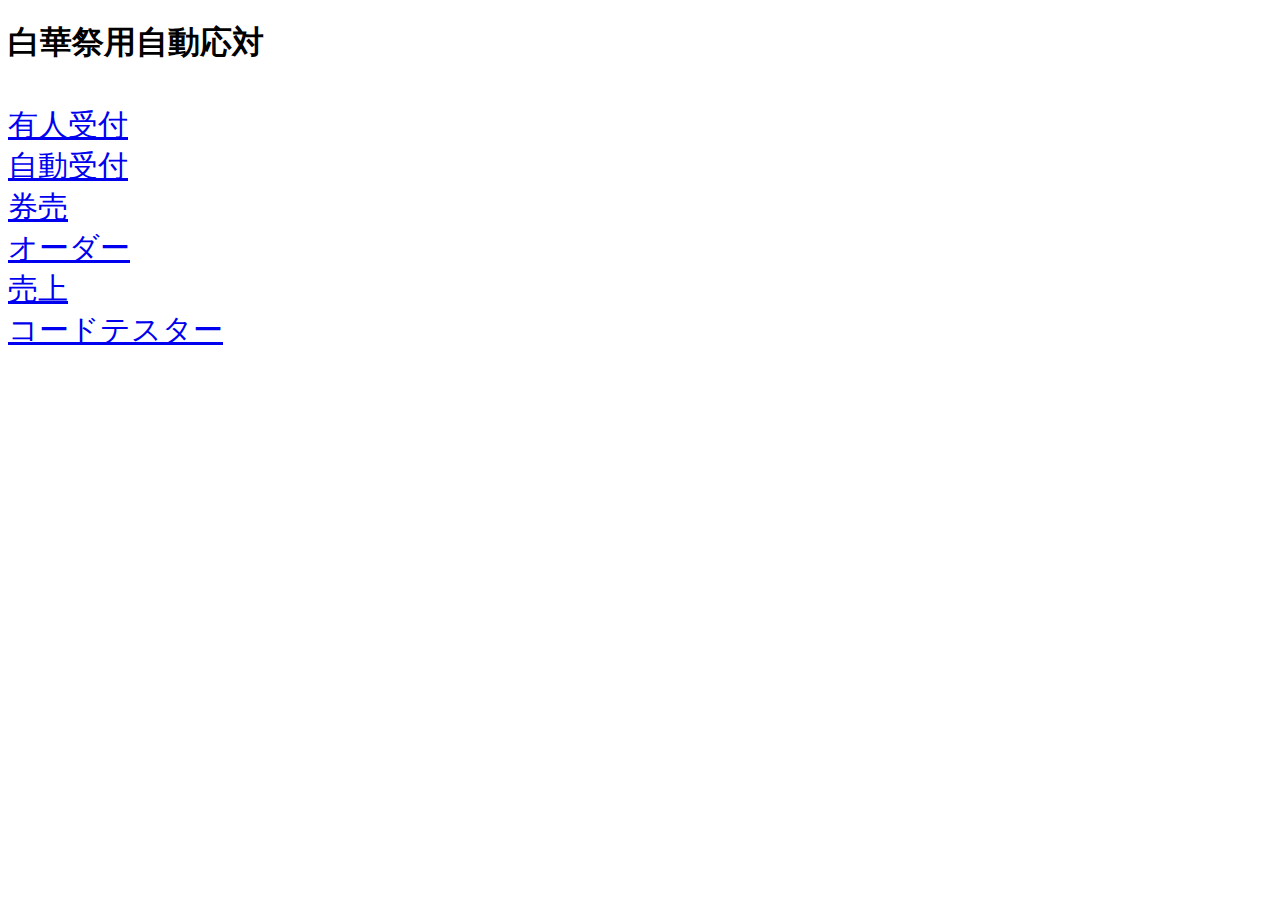
==== index.html @ 55a10ae4 "Add files via upload" ====
<!DOCTYPE html>
<html lang="ja">
<head>
    <meta charset="UTF-8">
    <meta name="viewport" content="width=device-width, initial-scale=1.0">
    <title>白華祭用自動応対</title>
    <style>
        a{
            font-size: 30px;
        }
    </style>
</head>
<body>
    <h1>白華祭用自動応対</h1><br>
    <a href="./master/index.html">有人受付</a><br>
    <a href="./receptor/index.html">自動受付</a><br>
    <a href="./sale/index.html">券売</a><br>
    <a href="./order/index.html">オーダー</a><br>
    <a href="./analytics/index.html">売上</a><br>
    <a href="./tester/index.html">コードテスター</a><br>
</body>
</html>
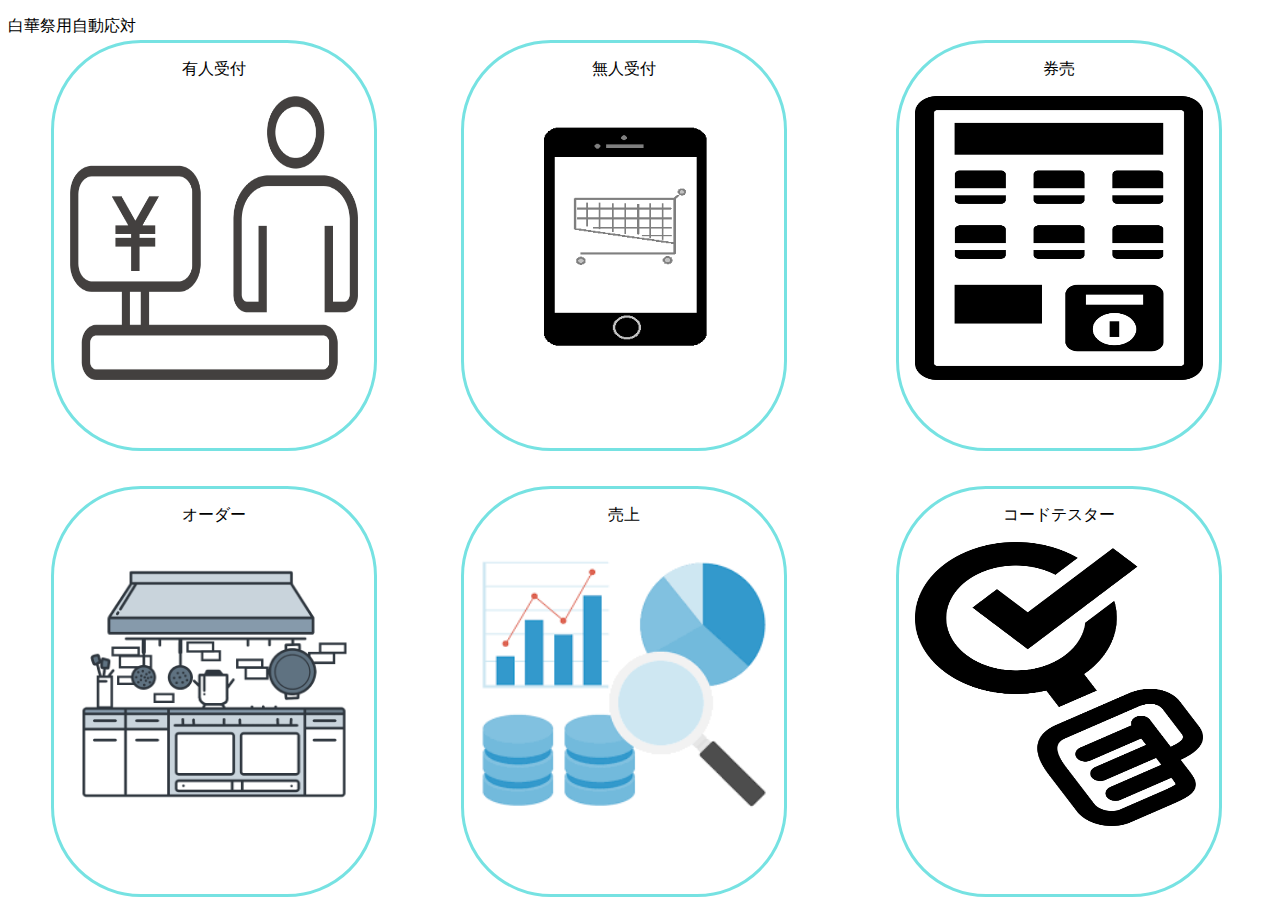
==== commit 9ba449ef: "Add files via upload" ====
--- a/index.html
+++ b/index.html
@@ -8,15 +8,66 @@
         a{
             font-size: 30px;
         }
+        .menu{
+            cursor: pointer;
+        position: absolute;
+	    width: 25%;
+	    height: 45%;
+        border-radius: 10vh;
+        border: solid rgb(118, 226, 226);
+        text-align: center;
+        }
+        .menu img{
+            width: 90%;
+            height: 70%;
+        }
+        #menu1{
+            top: 40px;
+        left: 4%;
+        }
+        #menu2{
+            top: 40px;
+        left: 36%;
+        }#menu3{
+            top: 40px;
+        left: 70%;
+        }#menu4{
+            top: 54%;
+        left: 4%;
+        }#menu5{
+            top: 54%;
+        left: 36%;
+        }#menu6{
+            top: 54%;
+        left: 70%;
+        }
     </style>
 </head>
 <body>
-    <h1>白華祭用自動応対</h1><br>
-    <a href="./master/index.html">有人受付</a><br>
-    <a href="./receptor/index.html">自動受付</a><br>
-    <a href="./sale/index.html">券売</a><br>
-    <a href="./order/index.html">オーダー</a><br>
-    <a href="./analytics/index.html">売上</a><br>
-    <a href="./tester/index.html">コードテスター</a><br>
+    <p>白華祭用自動応対</p><br>
+    <div class="menu" id="menu1" onclick="location.href='./master/index.html'">
+        <p>有人受付</p>
+        <img src="./img/rege.png" >
+    </div>
+    <div class="menu" id="menu2" onclick="location.href='./receptor/index.html'">
+        <p>無人受付</p>
+        <img src="./img/phone.png">
+    </div>
+    <div class="menu" id="menu3" onclick="location.href='./sale/index.html'">
+        <p>券売</p>
+        <img src="./img/sale.png">
+    </div>
+    <div class="menu" id="menu4" onclick="location.href='./order/index.html'">
+        <p>オーダー</p>
+        <img src="./img/store.png">
+    </div>
+    <div class="menu" id="menu5" onclick="location.href='./analytics/index.html'">
+        <p>売上</p>
+        <img src="./img/bunseki.png">
+    </div>
+    <div class="menu" id="menu6" onclick="location.href='./tester/index.html'">
+        <p>コードテスター</p>
+        <img src="./img/kensa.png">
+    </div>
 </body>
 </html>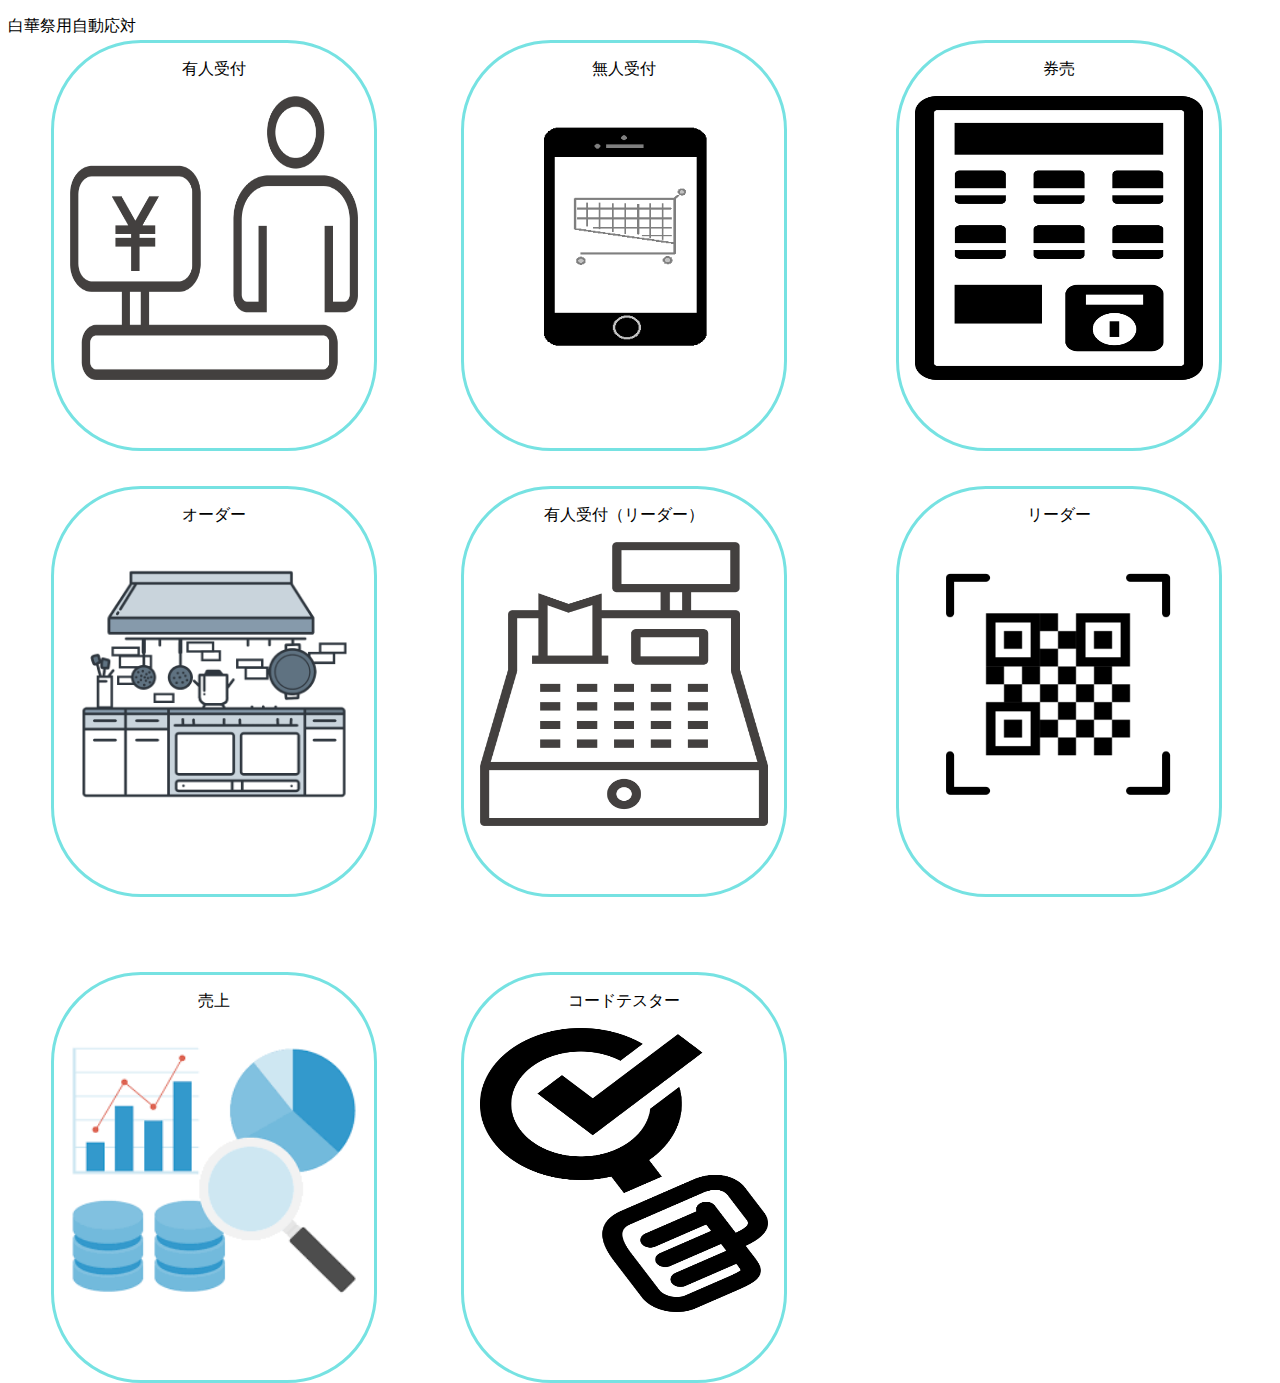
==== commit b87623a2: "Add files via upload" ====
--- a/index.html
+++ b/index.html
@@ -40,7 +40,13 @@
         }#menu6{
             top: 54%;
         left: 70%;
-        }
+        }#menu7{
+            top: 108%;
+        left: 4%;
+    }#menu8{
+        top: 108%;
+        left: 36%;
+    }
     </style>
 </head>
 <body>
@@ -61,11 +67,19 @@
         <p>オーダー</p>
         <img src="./img/store.png">
     </div>
-    <div class="menu" id="menu5" onclick="location.href='./analytics/index.html'">
+    <div class="menu" id="menu5" onclick="location.href='./register/host/index.html'">
+        <p>有人受付（リーダー）</p>
+        <img src="./img/host.png">
+    </div>
+    <div class="menu" id="menu6" onclick="location.href='./register/client/index.html'">
+        <p>リーダー</p>
+        <img src="./img/client.png">
+    </div>
+    <div class="menu" id="menu7" onclick="location.href='./analytics/index.html'">
         <p>売上</p>
         <img src="./img/bunseki.png">
     </div>
-    <div class="menu" id="menu6" onclick="location.href='./tester/index.html'">
+    <div class="menu" id="menu8" onclick="location.href='./tester/index.html'">
         <p>コードテスター</p>
         <img src="./img/kensa.png">
     </div>
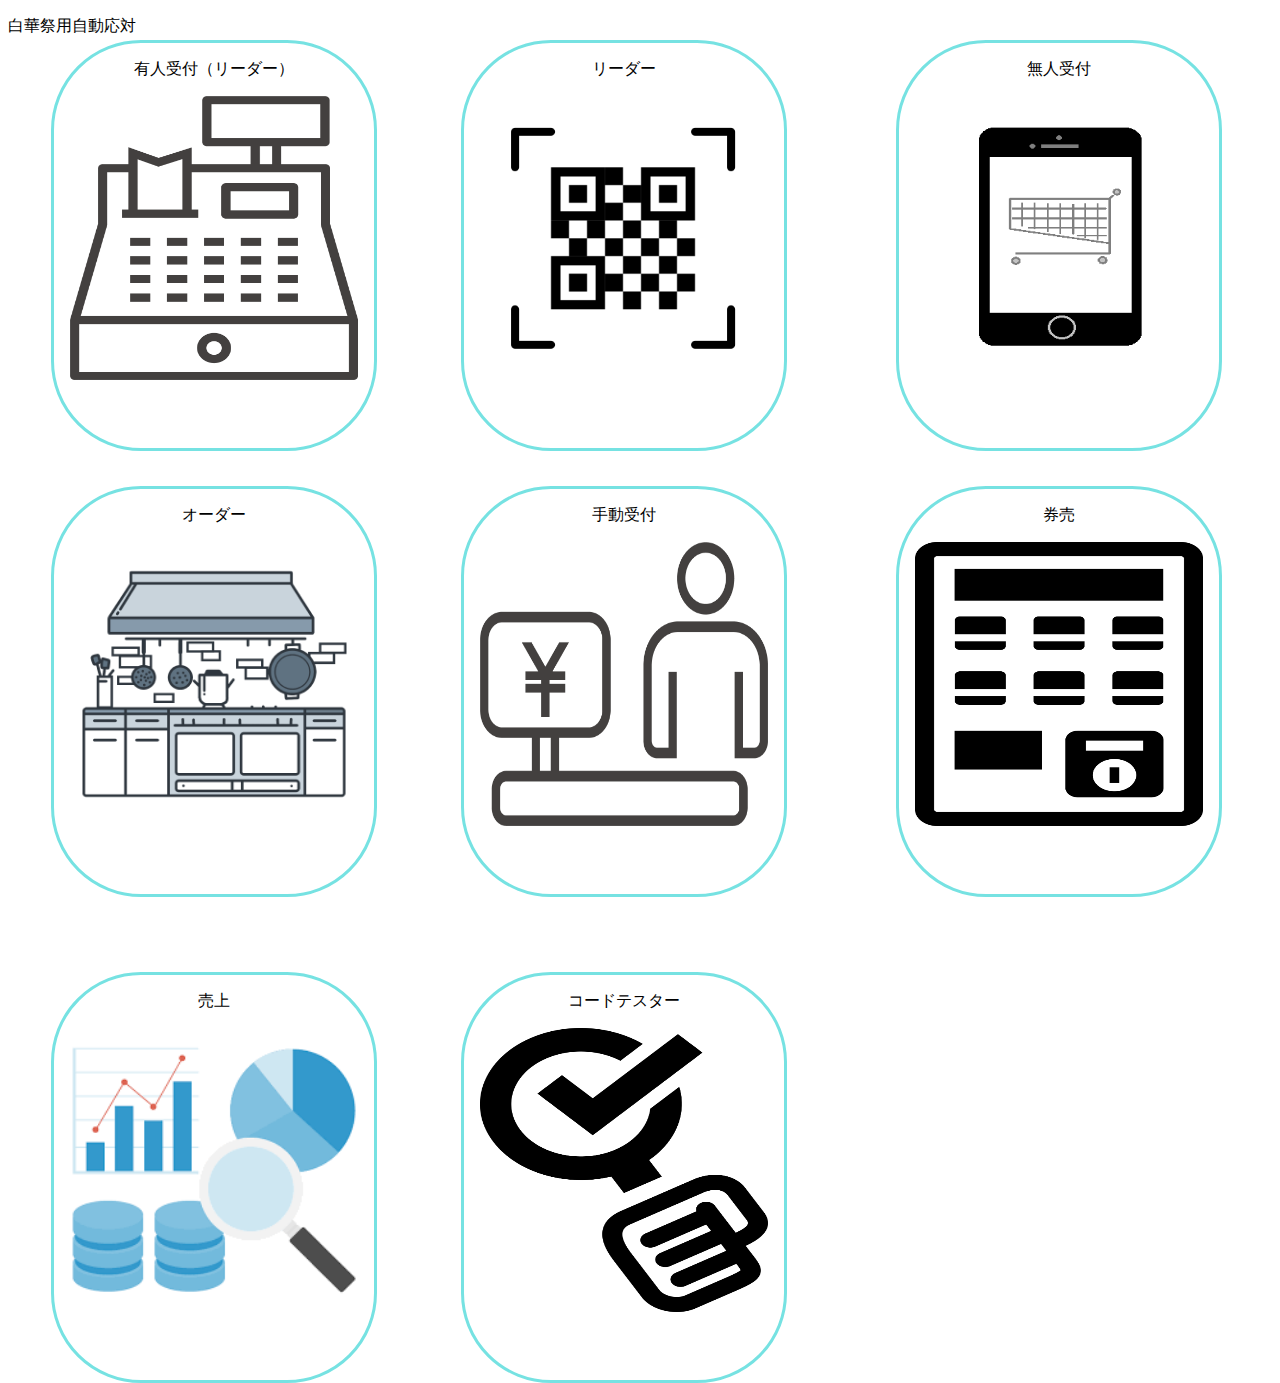
==== commit 3523c0c8: "Add files via upload" ====
--- a/index.html
+++ b/index.html
@@ -51,35 +51,35 @@
 </head>
 <body>
     <p>白華祭用自動応対</p><br>
-    <div class="menu" id="menu1" onclick="location.href='./master/index.html'">
-        <p>有人受付</p>
-        <img src="./img/rege.png" >
+    <div class="menu" id="menu1" onclick="window.open('./test/register/host/index.html', '_blank')">
+        <p>有人受付（リーダー）</p>
+        <img src="./img/host.png">
     </div>
-    <div class="menu" id="menu2" onclick="location.href='./receptor/index.html'">
+    <div class="menu" id="menu2" onclick="window.open('./test/register/client/index.html', '_blank')">
+        <p>リーダー</p>
+        <img src="./img/client.png">
+    </div>
+    <div class="menu" id="menu3" onclick="window.open('./test/receptor/index.html', '_blank')">
         <p>無人受付</p>
         <img src="./img/phone.png">
     </div>
-    <div class="menu" id="menu3" onclick="location.href='./sale/index.html'">
+    <div class="menu" id="menu4" onclick="window.open('./order/index.html', '_blank')">
+        <p>オーダー</p>
+        <img src="./img/store.png">
+    </div>
+    <div class="menu" id="menu5" onclick="window.open('./master/index.html', '_blank')">
+        <p>手動受付</p>
+        <img src="./img/rege.png" >
+    </div>
+    <div class="menu" id="menu6" onclick="window.open('./sale/index.html', '_blank')">
         <p>券売</p>
         <img src="./img/sale.png">
     </div>
-    <div class="menu" id="menu4" onclick="location.href='./order/index.html'">
-        <p>オーダー</p>
-        <img src="./img/store.png">
-    </div>
-    <div class="menu" id="menu5" onclick="location.href='./register/host/index.html'">
-        <p>有人受付（リーダー）</p>
-        <img src="./img/host.png">
-    </div>
-    <div class="menu" id="menu6" onclick="location.href='./register/client/index.html'">
-        <p>リーダー</p>
-        <img src="./img/client.png">
-    </div>
-    <div class="menu" id="menu7" onclick="location.href='./analytics/index.html'">
+    <div class="menu" id="menu7" onclick="window.open('./analytics/index.html', '_blank')">
         <p>売上</p>
         <img src="./img/bunseki.png">
     </div>
-    <div class="menu" id="menu8" onclick="location.href='./tester/index.html'">
+    <div class="menu" id="menu8" onclick="window.open('./tester/index.html', '_blank')">
         <p>コードテスター</p>
         <img src="./img/kensa.png">
     </div>
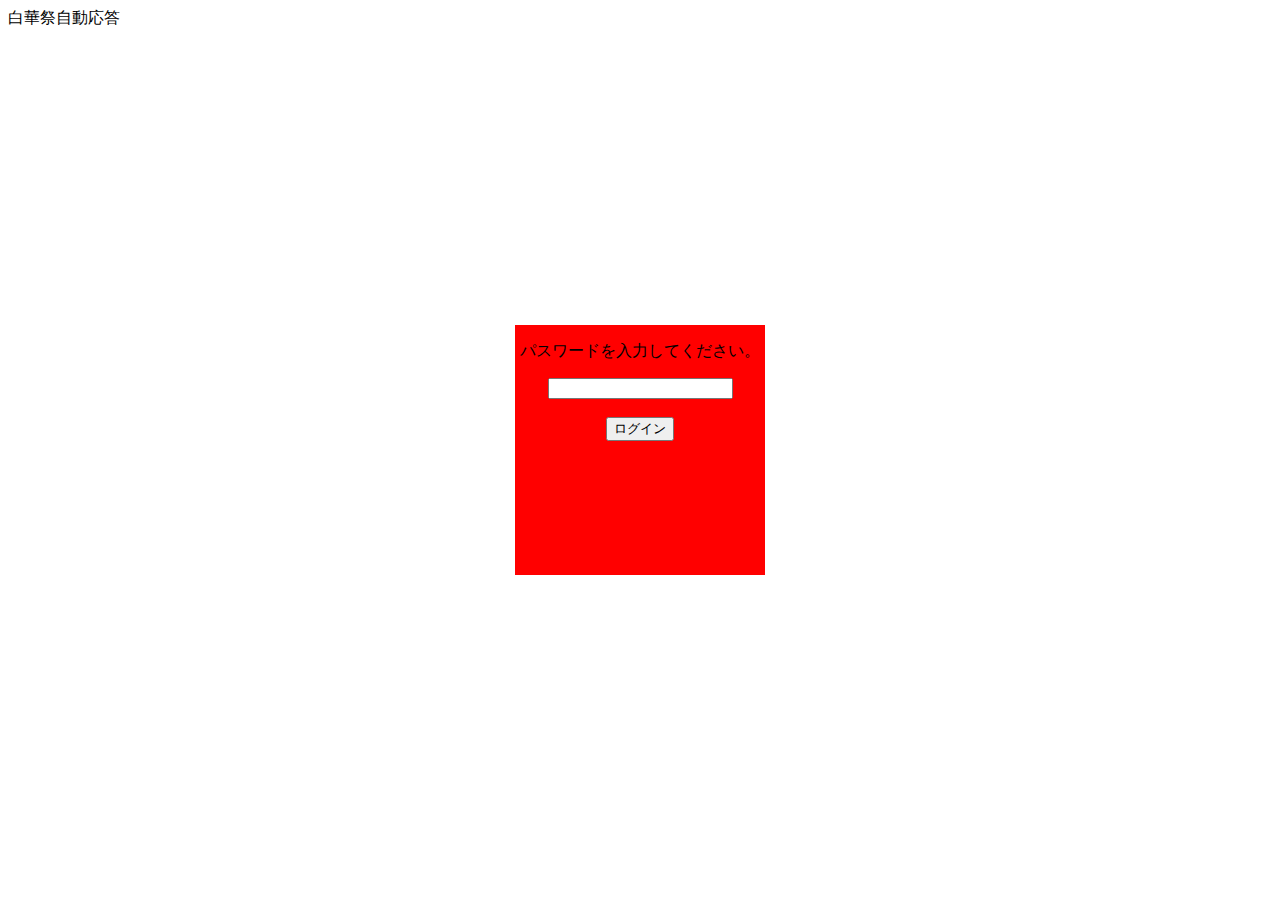
==== commit 72da0286: "Add files via upload" ====
--- a/index.html
+++ b/index.html
@@ -48,6 +48,13 @@
         left: 36%;
     }
     </style>
+    <script>
+
+var password = localStorage.getItem('hakkasai-pass');
+        if(password!='loggedin'){
+            window.open('./login.html','_self');
+        }
+    </script>
 </head>
 <body>
     <p>白華祭用自動応対</p><br>
